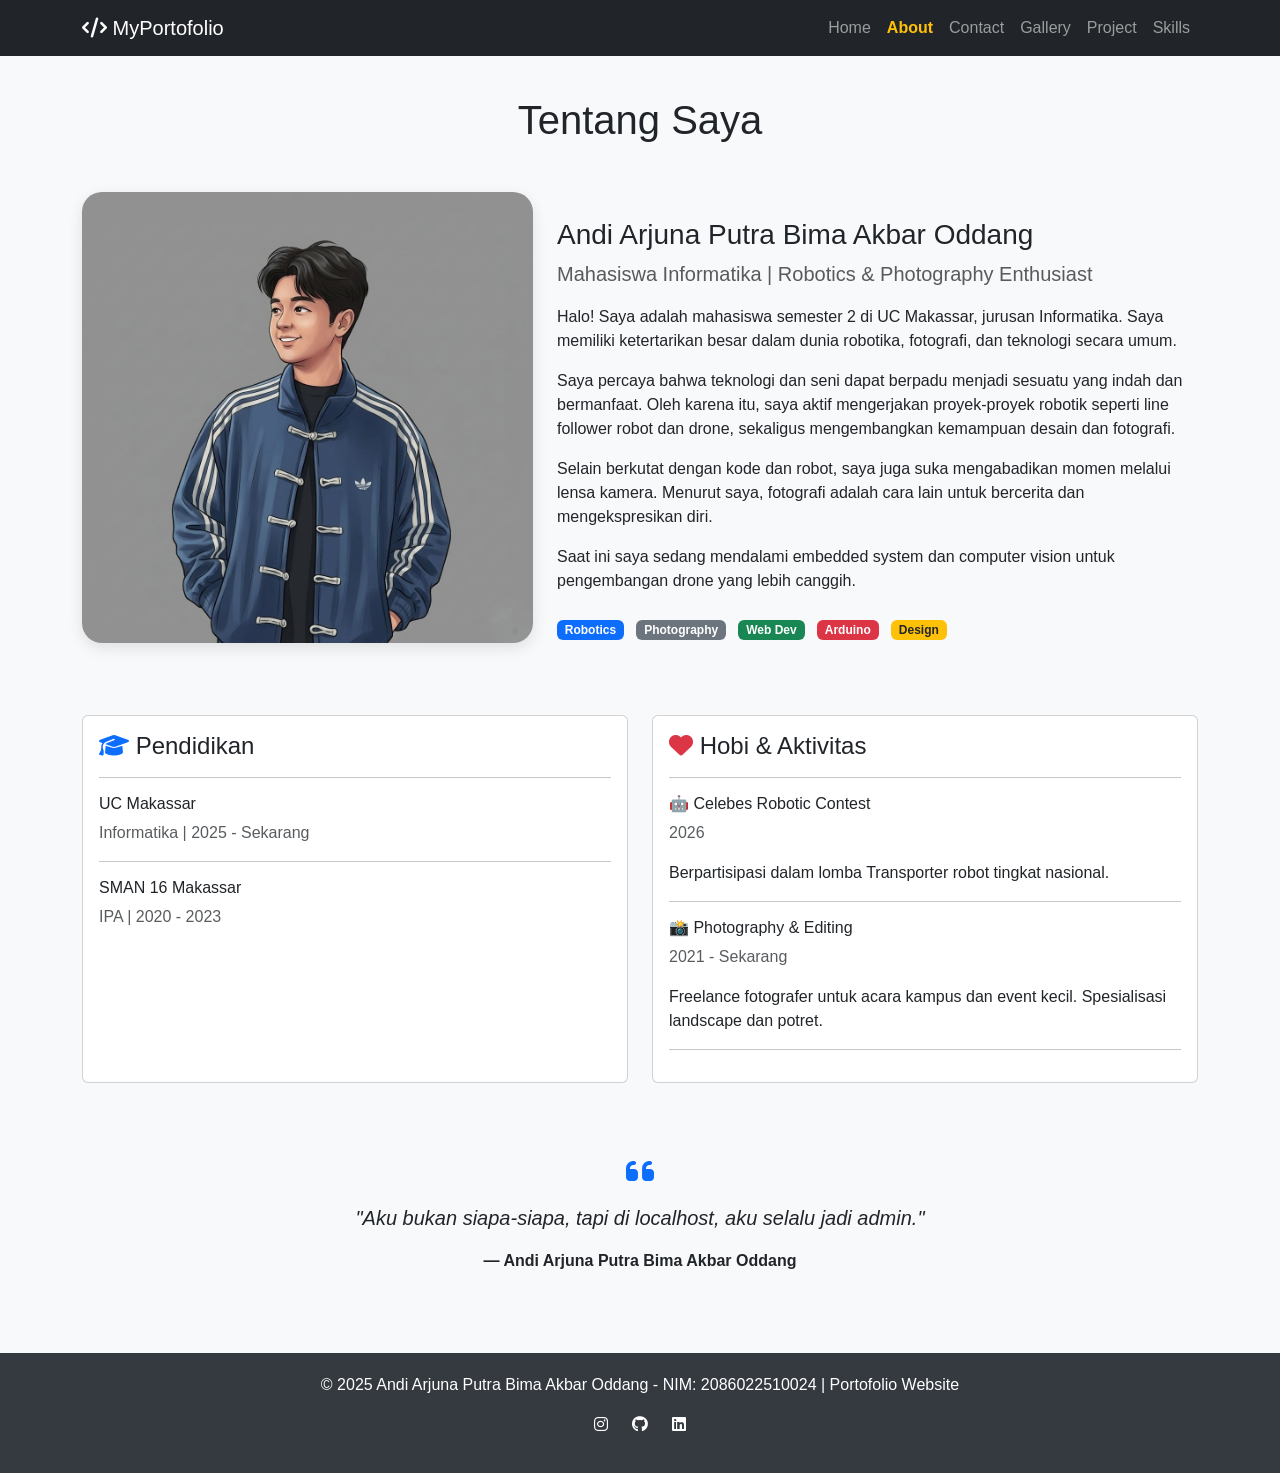
==== about.html @ e1450040 "kumpul" ====
<!DOCTYPE html>
<html lang="id">
<head>
    <meta charset="UTF-8">
    <meta name="viewport" content="width=device-width, initial-scale=1.0">
    <title>About - Portofolio Andi Arjuna Putra Bima Akbar Oddang</title>
    
    <link href="https://cdn.jsdelivr.net/npm/bootstrap@5.3.0/dist/css/bootstrap.min.css" rel="stylesheet">
    <link rel="stylesheet" href="css/style.css">
    <link rel="stylesheet" href="https://cdnjs.cloudflare.com/ajax/libs/font-awesome/6.4.0/css/all.min.css">
</head>
<body>

    <!-- NAVBAR -->
    <nav class="navbar navbar-expand-lg navbar-dark bg-dark sticky-top">
        <div class="container">
            <a class="navbar-brand" href="index.html">
                <i class="fas fa-code"></i> MyPortofolio
            </a>
            <button class="navbar-toggler" type="button" data-bs-toggle="collapse" data-bs-target="#navbarNav">
                <span class="navbar-toggler-icon"></span>
            </button>
            <div class="collapse navbar-collapse" id="navbarNav">
                <ul class="navbar-nav ms-auto">
                    <li class="nav-item"><a class="nav-link" href="index.html">Home</a></li>
                    <li class="nav-item"><a class="nav-link active" href="about.html">About</a></li>
                    <li class="nav-item"><a class="nav-link" href="contact.html">Contact</a></li>
                    <li class="nav-item"><a class="nav-link" href="gallery.html">Gallery</a></li>
                    <li class="nav-item"><a class="nav-link" href="project.html">Project</a></li>
                    <li class="nav-item"><a class="nav-link" href="skills.html">Skills</a></li>
                </ul>
            </div>
        </div>
    </nav>

    <!-- MAIN CONTENT -->
    <main>
        <div class="container">
            <h1 class="text-center mb-5">Tentang Saya</h1>
            
            <div class="row align-items-center">
                <!-- Kolom Foto -->
                <div class="col-md-5 mb-4">
                    <img src="img/profile.png" alt="Profile" class="img-fluid about-img">
                </div>
                
                <!-- Kolom Deskripsi Diri -->
                <div class="col-md-7">
                    <h3>Andi Arjuna Putra Bima Akbar Oddang</h3>
                    <p class="lead text-muted">Mahasiswa Informatika | Robotics & Photography Enthusiast</p>
                    <p>Halo! Saya adalah mahasiswa semester 2 di UC Makassar, jurusan Informatika. Saya memiliki ketertarikan besar dalam dunia robotika, fotografi, dan teknologi secara umum.</p>
                    <p>Saya percaya bahwa teknologi dan seni dapat berpadu menjadi sesuatu yang indah dan bermanfaat. Oleh karena itu, saya aktif mengerjakan proyek-proyek robotik seperti line follower robot dan drone, sekaligus mengembangkan kemampuan desain dan fotografi.</p>
                    <p>Selain berkutat dengan kode dan robot, saya juga suka mengabadikan momen melalui lensa kamera. Menurut saya, fotografi adalah cara lain untuk bercerita dan mengekspresikan diri.</p>
                    <p>Saat ini saya sedang mendalami embedded system dan computer vision untuk pengembangan drone yang lebih canggih.</p>
                    
                    <!-- Badge minat/hobi -->
                    <div class="mt-4">
                        <span class="badge bg-primary me-2">Robotics</span>
                        <span class="badge bg-secondary me-2">Photography</span>
                        <span class="badge bg-success me-2">Web Dev</span>
                        <span class="badge bg-danger me-2">Arduino</span>
                        <span class="badge bg-warning text-dark me-2">Design</span>
                    </div>
                </div>
            </div>

            <!-- Pendidikan & Pengalaman -->
            <div class="row mt-5">
                <div class="col-md-6">
                    <div class="card h-100">
                        <div class="card-body">
                            <h4 class="card-title">
                                <i class="fas fa-graduation-cap text-primary"></i> Pendidikan
                            </h4>
                            <hr>
                            <h6>UC Makassar</h6>
                            <p class="text-muted">Informatika | 2025 - Sekarang</p>
                            <hr>
                            <h6>SMAN 16 Makassar</h6>
                            <p class="text-muted">IPA | 2020 - 2023</p>
                        </div>
                    </div>
                </div>
                <div class="col-md-6">
                    <div class="card h-100">
                        <div class="card-body">
                            <h4 class="card-title">
                                <i class="fas fa-heart text-danger"></i> Hobi & Aktivitas
                            </h4>
                            <hr>
                            <h6>🤖 Celebes Robotic Contest</h6>
                            <p class="text-muted">2026</p>
                            <p>Berpartisipasi dalam lomba Transporter robot tingkat nasional.</p>
                            <hr>
                            <h6>📸 Photography & Editing</h6>
                            <p class="text-muted">2021 - Sekarang</p>
                            <p>Freelance fotografer untuk acara kampus dan event kecil. Spesialisasi landscape dan potret.</p>
                            <hr>
                    </div>
                </div>
            </div>
            
            <!-- Quote atau Motto Hidup -->
            <div class="text-center mt-5 p-4 bg-light rounded">
                <i class="fas fa-quote-left fa-2x text-primary mb-3"></i>
                <p class="fs-5 fst-italic">"Aku bukan siapa-siapa, tapi di localhost, aku selalu jadi admin."</p>
                <p class="fw-bold">— Andi Arjuna Putra Bima Akbar Oddang</p>
            </div>
        </div>
    </main>

    <!-- FOOTER -->
    <footer class="text-center">
        <div class="container">
            <p>&copy; 2025 Andi Arjuna Putra Bima Akbar Oddang - NIM: 2086022510024 | Portofolio Website</p>
            <p>
                <a href="#"><i class="fab fa-instagram"></i></a>
                <a href="#"><i class="fab fa-github"></i></a>
                <a href="#"><i class="fab fa-linkedin"></i></a>
            </p>
        </div>
    </footer>

    <script src="https://cdn.jsdelivr.net/npm/bootstrap@5.3.0/dist/js/bootstrap.bundle.min.js"></script>
    <script src="js/script.js"></script>
</body>
</html>
---- css/style.css ----
/* css/style.css */
* {
    margin: 0;
    padding: 0;
    box-sizing: border-box;
}

body {
    font-family: 'Segoe UI', Tahoma, Geneva, Verdana, sans-serif;
    background-color: #f8f9fa;
    min-height: 100vh;
    display: flex;
    flex-direction: column;
}

/* Konten utama */
main {
    flex: 1;
    padding: 40px 0;
}

/* Hero Section */
.hero {
    background: linear-gradient(135deg, #667eea 0%, #764ba2 100%);
    color: white;
    padding: 80px 0;
    border-radius: 20px;
    margin-bottom: 30px;
}

.profile-img {
    width: 200px;
    height: 200px;
    object-fit: cover;
    border-radius: 50%;
    border: 5px solid white;
    box-shadow: 0 10px 25px rgba(0,0,0,0.2);
}

/* Gallery Hover Effect */
.gallery-card {
    overflow: hidden;
    border-radius: 10px;
    transition: transform 0.3s ease;
    cursor: pointer;
}

.gallery-card:hover {
    transform: scale(1.05);
}

.gallery-card img {
    transition: transform 0.3s ease;
    height: 200px;
    object-fit: cover;
    width: 100%;
}

/* Card Project */
.project-card {
    transition: all 0.3s ease;
    margin-bottom: 20px;
}

.project-card:hover {
    transform: translateY(-10px);
    box-shadow: 0 15px 30px rgba(0,0,0,0.1);
}

.project-card img {
    height: 200px;
    object-fit: cover;
}

/* Skills Progress Bar */
.skill-item {
    margin-bottom: 25px;
}

.skill-item h5 {
    margin-bottom: 8px;
    font-weight: 600;
}

.progress {
    height: 25px;
    border-radius: 10px;
}

.progress-bar {
    border-radius: 10px;
    font-weight: 500;
    line-height: 25px;
}

/* Footer */
footer {
    background-color: #343a40;
    color: white;
    padding: 20px 0;
    margin-top: auto;
}

footer a {
    color: white;
    text-decoration: none;
    margin: 0 10px;
}

footer a:hover {
    color: #ddd;
}

/* About Section */
.about-img {
    border-radius: 20px;
    box-shadow: 0 5px 15px rgba(0,0,0,0.1);
}

/* Contact Form */
.contact-form {
    background: white;
    padding: 30px;
    border-radius: 15px;
    box-shadow: 0 5px 20px rgba(0,0,0,0.1);
}

/* Responsive */
@media (max-width: 768px) {
    .hero {
        padding: 50px 0;
    }
    
    .profile-img {
        width: 150px;
        height: 150px;
    }
    
    main {
        padding: 20px 0;
    }
}

/* Navbar active */
.navbar-nav .nav-link.active {
    font-weight: bold;
    color: #ffc107 !important;
}
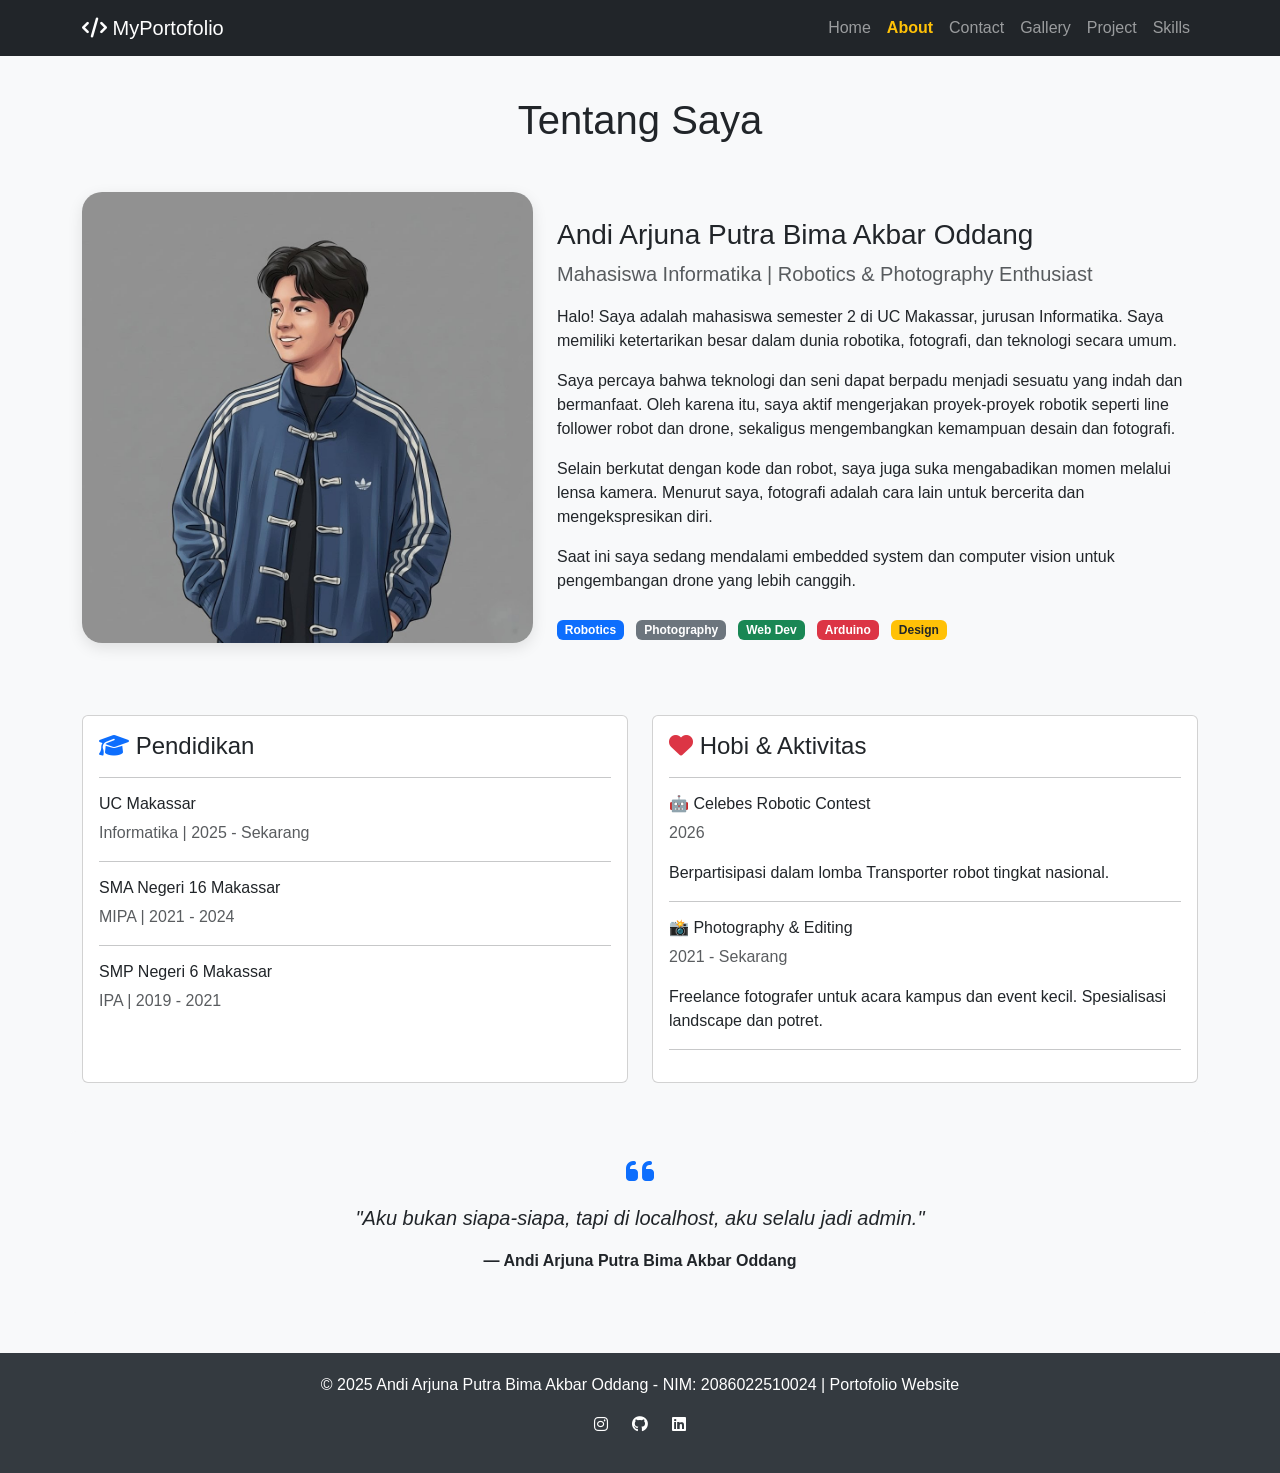
==== commit 61a4e006: "baru lagi" ====
--- a/about.html
+++ b/about.html
@@ -76,8 +76,11 @@
                             <h6>UC Makassar</h6>
                             <p class="text-muted">Informatika | 2025 - Sekarang</p>
                             <hr>
-                            <h6>SMAN 16 Makassar</h6>
-                            <p class="text-muted">IPA | 2020 - 2023</p>
+                            <h6>SMA Negeri 16 Makassar</h6>
+                            <p class="text-muted">MIPA | 2021 - 2024</p>
+                            <hr>
+                            <h6>SMP Negeri 6 Makassar</h6>
+                            <p class="text-muted">IPA | 2019 - 2021</p>
                         </div>
                     </div>
                 </div>
@@ -114,9 +117,9 @@
         <div class="container">
             <p>&copy; 2025 Andi Arjuna Putra Bima Akbar Oddang - NIM: 2086022510024 | Portofolio Website</p>
             <p>
-                <a href="#"><i class="fab fa-instagram"></i></a>
-                <a href="#"><i class="fab fa-github"></i></a>
-                <a href="#"><i class="fab fa-linkedin"></i></a>
+                <a href="https://www.instagram.com/rjnaptra_/"><i class="fab fa-instagram"></i></a>
+                <a href="https://github.com/andi-arjuna" target="_blank"><i class="fab fa-github"></i></a>
+                <a href="https://www.linkedin.com/in/andi-arjuna-putra-bima-akbar-oddang-12345678/" target="_blank"><i class="fab fa-linkedin"></i></a>
             </p>
         </div>
     </footer>
--- a/css/style.css
+++ b/css/style.css
@@ -21,7 +21,7 @@
 
 /* Hero Section */
 .hero {
-    background: linear-gradient(135deg, #667eea 0%, #764ba2 100%);
+    background: linear-gradient(70deg, #002aff 0%, #1eff00 90%);
     color: white;
     padding: 80px 0;
     border-radius: 20px;
